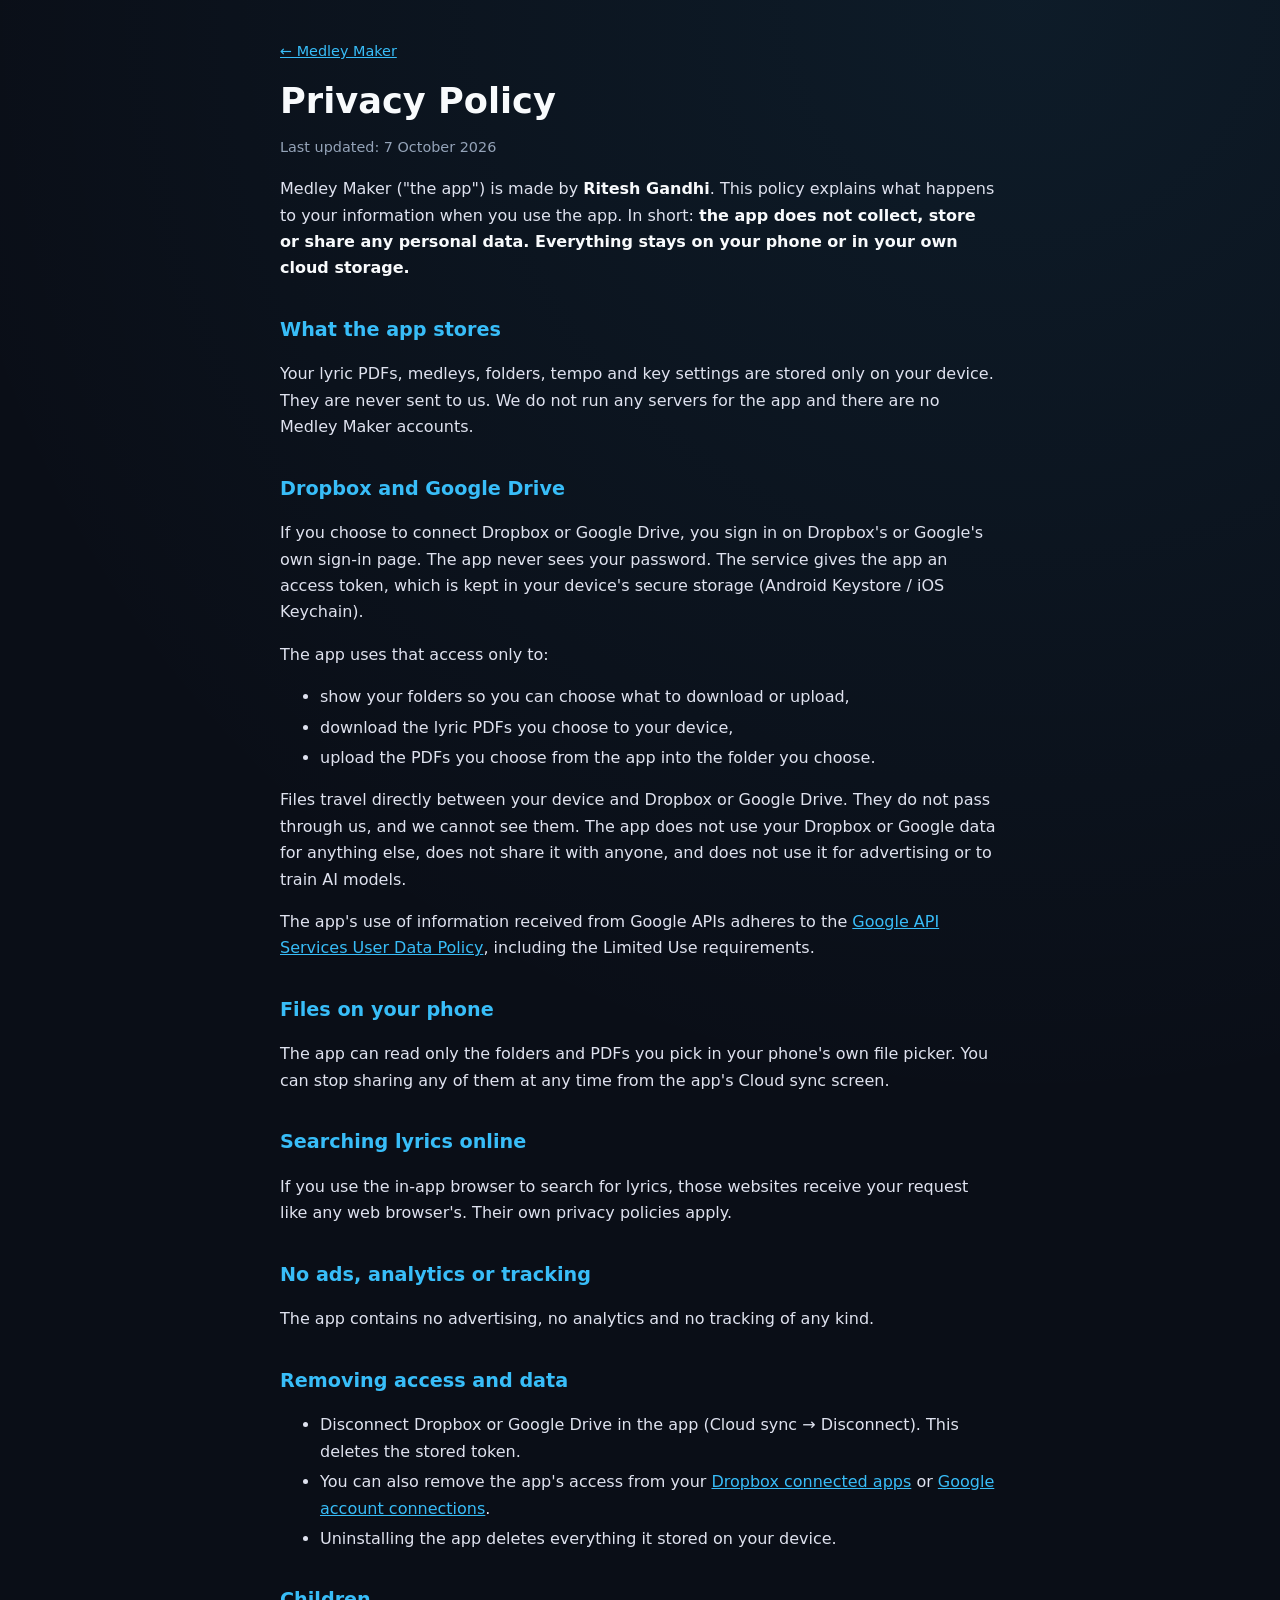
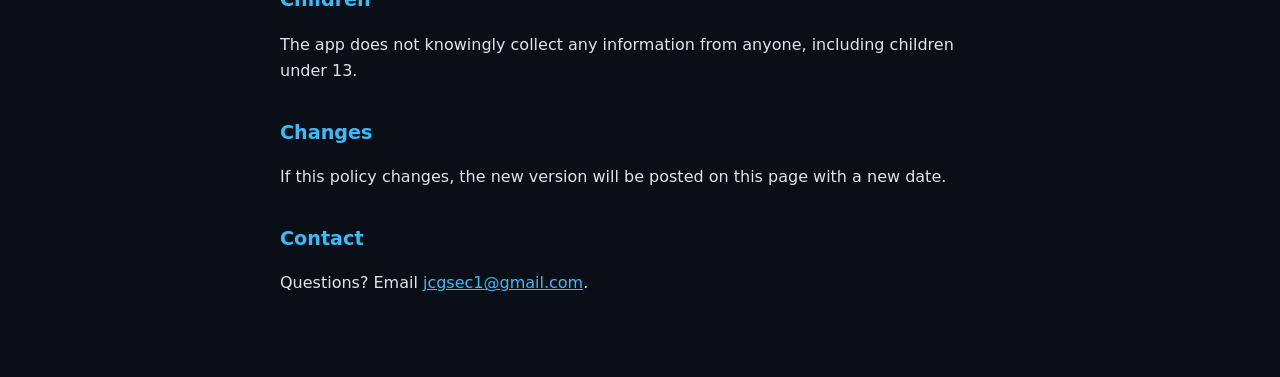
==== privacy.html @ 9d5c89de "Add files via upload" ====
<!doctype html>
<html lang="en">
<head>
<meta charset="utf-8">
<meta name="viewport" content="width=device-width, initial-scale=1">
<title>Privacy Policy · Medley Maker</title>
<link rel="stylesheet" href="style.css">
</head>
<body>
<main>
  <p class="back"><a href="index.html">← Medley Maker</a></p>
  <h1>Privacy Policy</h1>
  <p class="muted">Last updated: 7 October 2026</p>

  <p>Medley Maker ("the app") is made by <strong>Ritesh Gandhi</strong>. This policy explains what happens to your
  information when you use the app. In short: <strong>the app does not collect, store or share any personal data.
  Everything stays on your phone or in your own cloud storage.</strong></p>

  <h2>What the app stores</h2>
  <p>Your lyric PDFs, medleys, folders, tempo and key settings are stored only on your device. They are never sent
  to us. We do not run any servers for the app and there are no Medley Maker accounts.</p>

  <h2>Dropbox and Google Drive</h2>
  <p>If you choose to connect Dropbox or Google Drive, you sign in on Dropbox's or Google's own sign-in page. The
  app never sees your password. The service gives the app an access token, which is kept in your device's secure
  storage (Android Keystore / iOS Keychain).</p>
  <p>The app uses that access only to:</p>
  <ul>
    <li>show your folders so you can choose what to download or upload,</li>
    <li>download the lyric PDFs you choose to your device,</li>
    <li>upload the PDFs you choose from the app into the folder you choose.</li>
  </ul>
  <p>Files travel directly between your device and Dropbox or Google Drive. They do not pass through us, and we
  cannot see them. The app does not use your Dropbox or Google data for anything else, does not share it with
  anyone, and does not use it for advertising or to train AI models.</p>
  <p>The app's use of information received from Google APIs adheres to the
  <a href="https://developers.google.com/terms/api-services-user-data-policy">Google API Services User Data
  Policy</a>, including the Limited Use requirements.</p>

  <h2>Files on your phone</h2>
  <p>The app can read only the folders and PDFs you pick in your phone's own file picker. You can stop sharing any of
  them at any time from the app's Cloud sync screen.</p>

  <h2>Searching lyrics online</h2>
  <p>If you use the in-app browser to search for lyrics, those websites receive your request like any web browser's.
  Their own privacy policies apply.</p>

  <h2>No ads, analytics or tracking</h2>
  <p>The app contains no advertising, no analytics and no tracking of any kind.</p>

  <h2>Removing access and data</h2>
  <ul>
    <li>Disconnect Dropbox or Google Drive in the app (Cloud sync → Disconnect). This deletes the stored token.</li>
    <li>You can also remove the app's access from your
      <a href="https://www.dropbox.com/account/connected_apps">Dropbox connected apps</a> or
      <a href="https://myaccount.google.com/connections">Google account connections</a>.</li>
    <li>Uninstalling the app deletes everything it stored on your device.</li>
  </ul>

  <h2>Children</h2>
  <p>The app does not knowingly collect any information from anyone, including children under 13.</p>

  <h2>Changes</h2>
  <p>If this policy changes, the new version will be posted on this page with a new date.</p>

  <h2>Contact</h2>
  <p>Questions? Email <a href="mailto:jcgsec1@gmail.com">jcgsec1@gmail.com</a>.</p>
</main>
</body>
</html>
---- style.css ----
:root { color-scheme: dark; }
body {
  margin: 0;
  background: #0a0e17 radial-gradient(circle at 80% 0%, rgba(56, 189, 248, 0.08), transparent 50%);
  color: #dfe2ef;
  font: 16px/1.65 system-ui, -apple-system, "Segoe UI", Roboto, sans-serif;
}
main { max-width: 720px; margin: 0 auto; padding: 40px 16px 64px; }
h1 { font-size: 2.2rem; line-height: 1.2; margin: 0 0 8px; color: #f8fafc; }
h2 { font-size: 1.2rem; margin: 32px 0 8px; color: #38bdf8; }
a { color: #38bdf8; }
strong { color: #f8fafc; }
.lead { font-size: 1.2rem; color: #e0a96d; margin-top: 0; }
.muted { color: #94a3b8; font-size: 0.9rem; }
.back { margin: 0 0 16px; font-size: 0.9rem; }
li { margin-bottom: 4px; }
footer { margin-top: 48px; padding-top: 16px; border-top: 1px solid rgba(255, 255, 255, 0.08); color: #94a3b8; font-size: 0.9rem; }
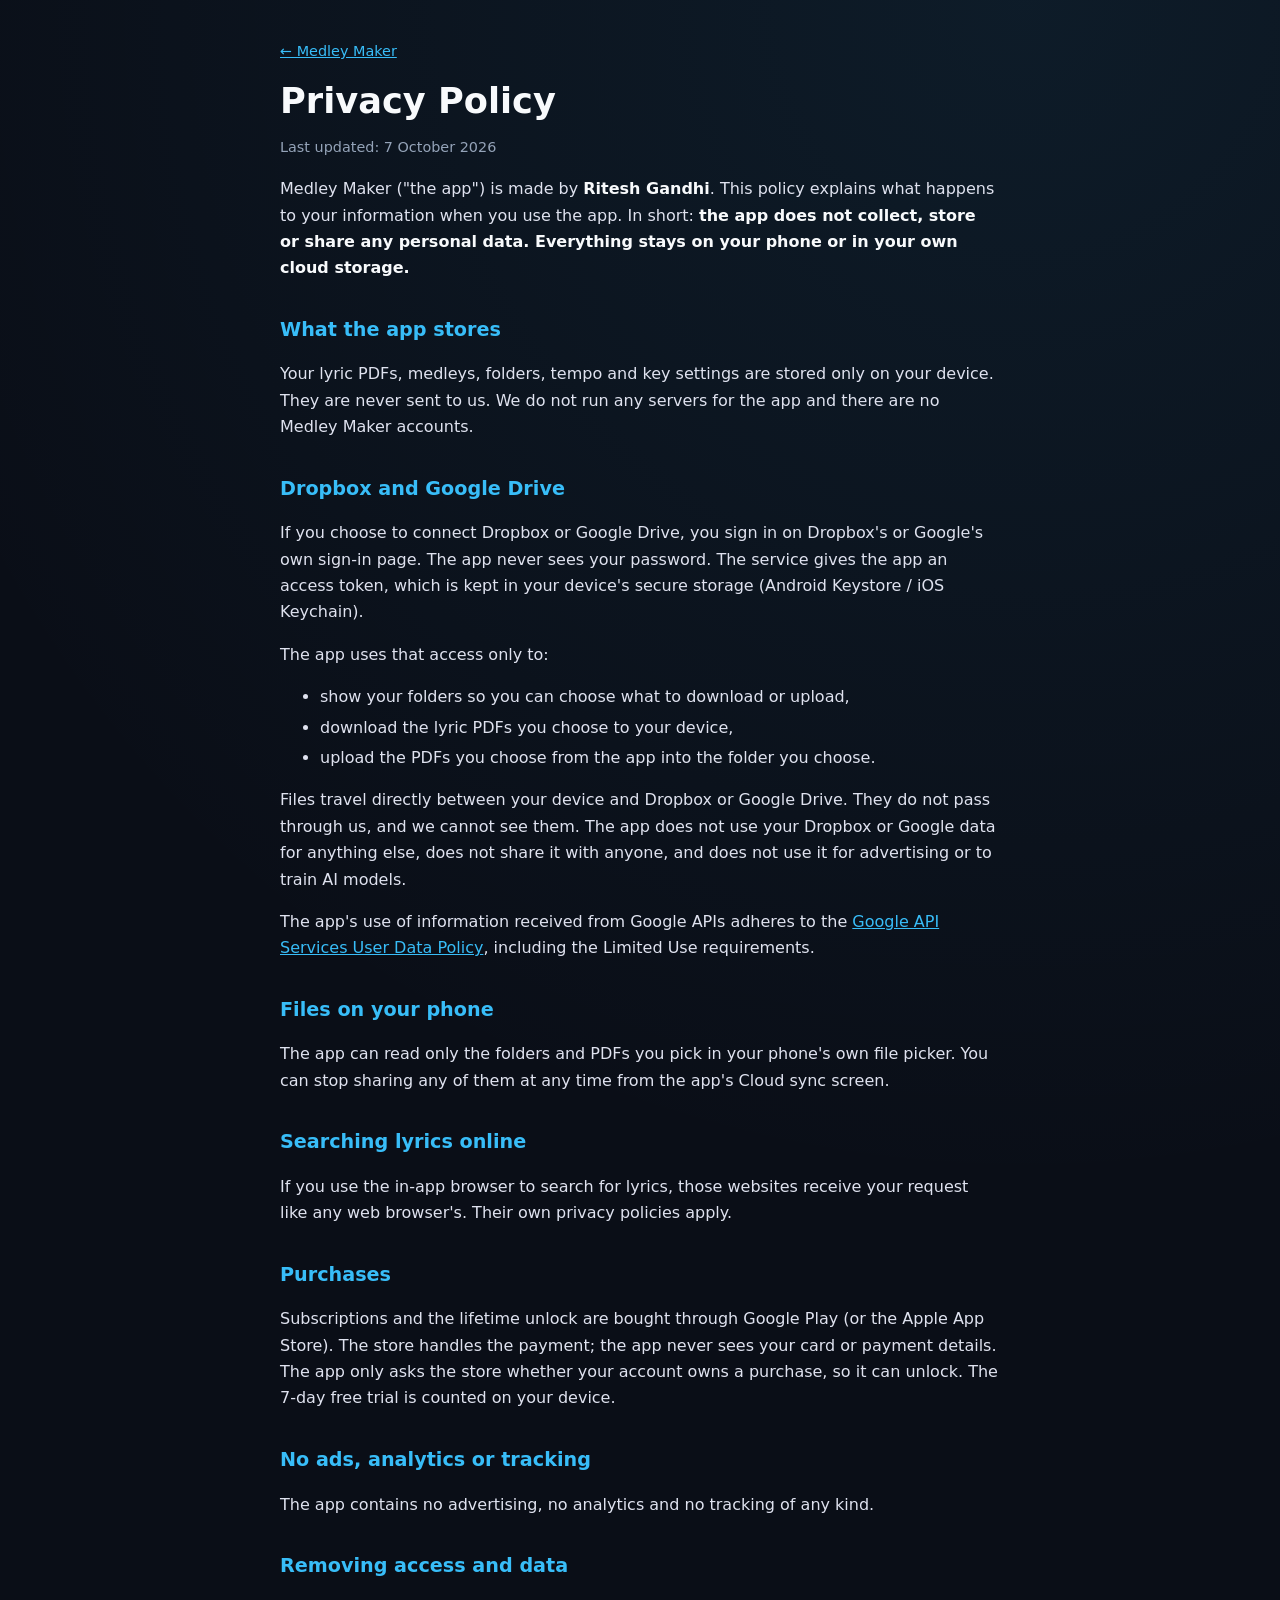
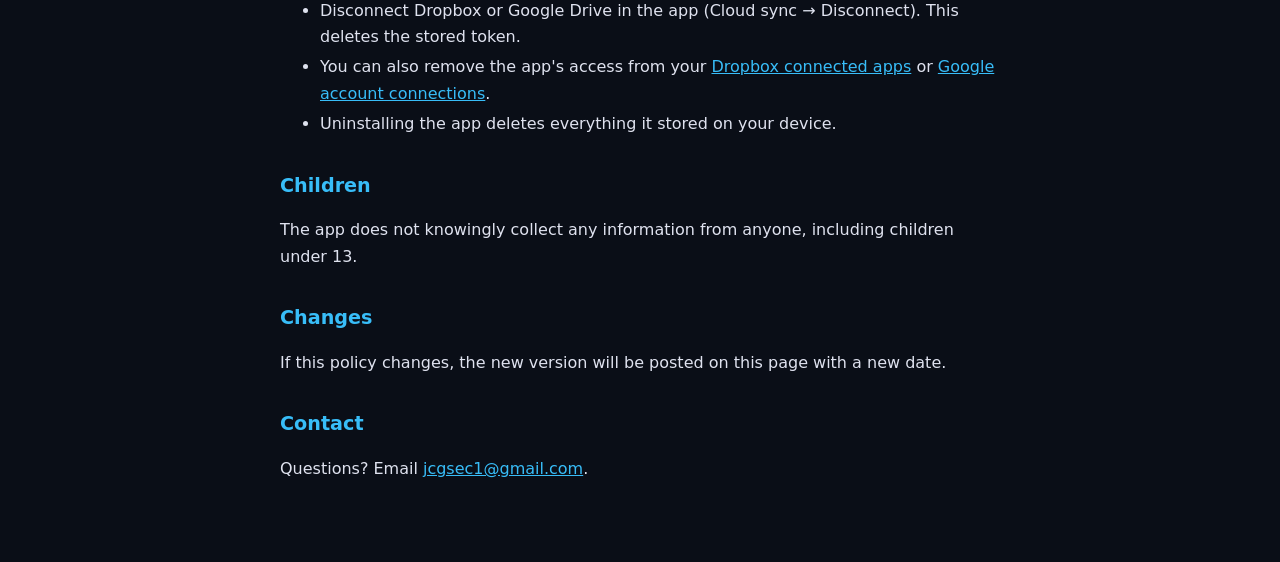
==== commit b24faba0: "Add files via upload" ====
--- a/privacy.html
+++ b/privacy.html
@@ -45,6 +45,11 @@
   <p>If you use the in-app browser to search for lyrics, those websites receive your request like any web browser's.
   Their own privacy policies apply.</p>
 
+  <h2>Purchases</h2>
+  <p>Subscriptions and the lifetime unlock are bought through Google Play (or the Apple App Store). The store handles
+  the payment; the app never sees your card or payment details. The app only asks the store whether your account
+  owns a purchase, so it can unlock. The 7-day free trial is counted on your device.</p>
+
   <h2>No ads, analytics or tracking</h2>
   <p>The app contains no advertising, no analytics and no tracking of any kind.</p>
 
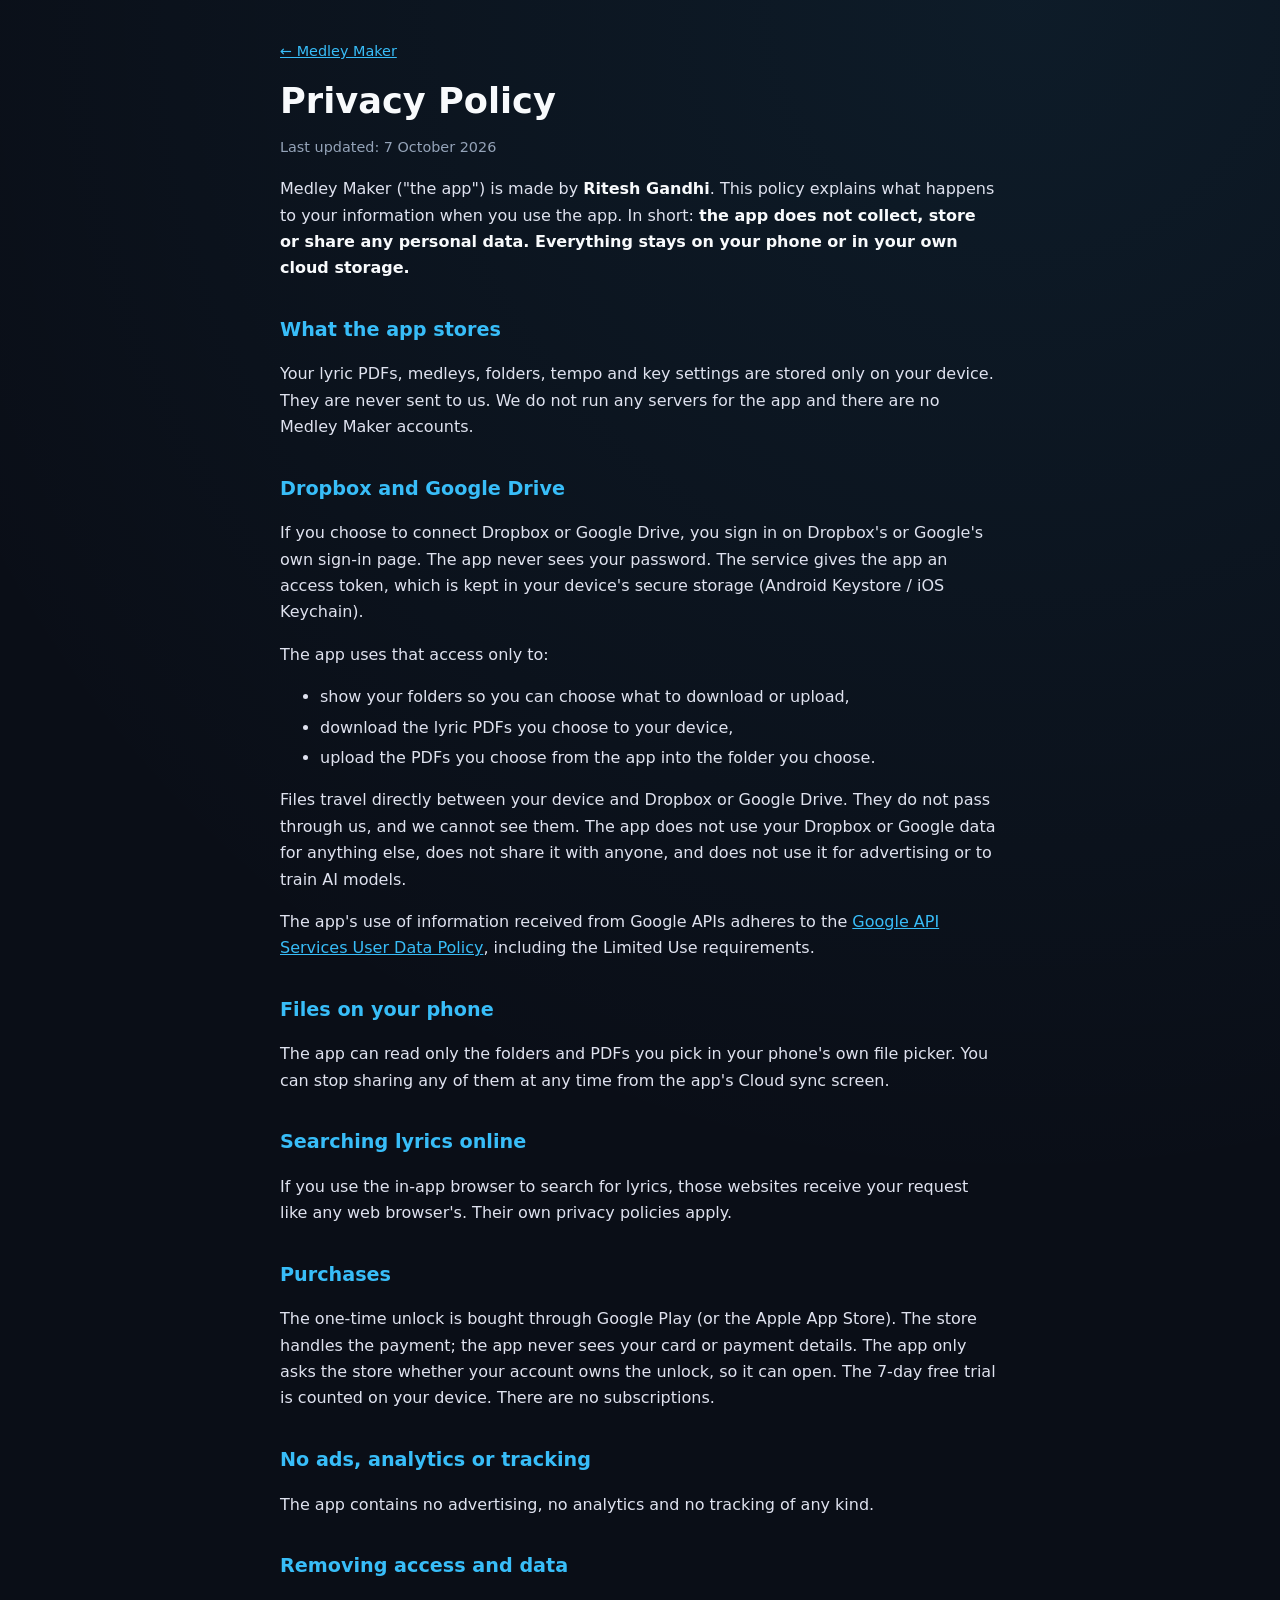
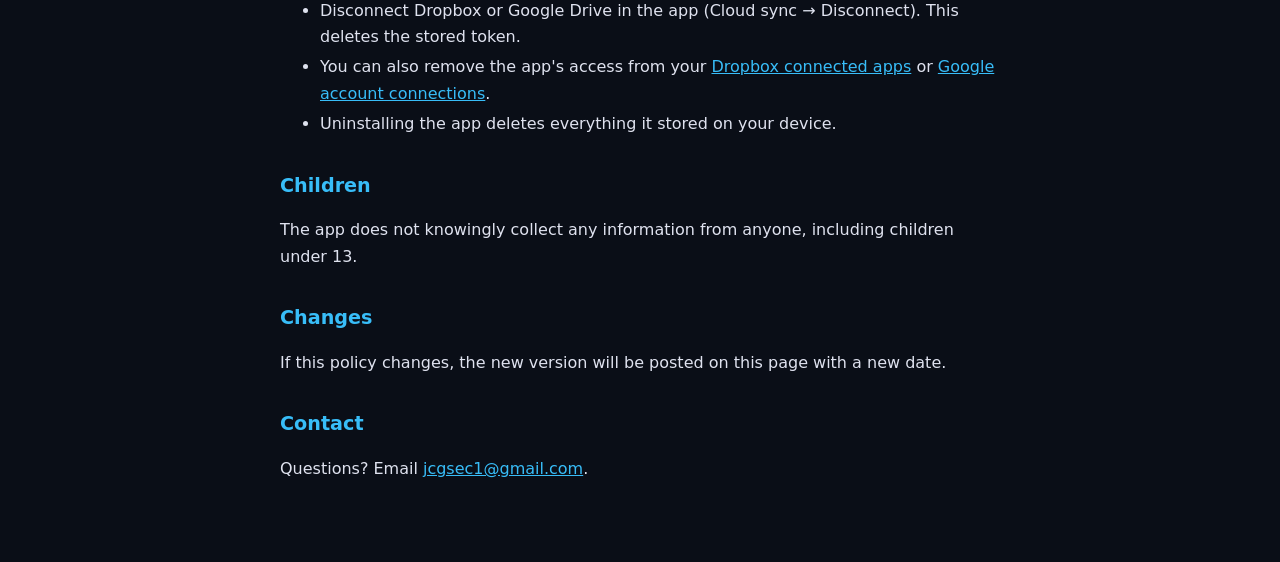
==== commit d1aad4d4: "Add files via upload" ====
--- a/privacy.html
+++ b/privacy.html
@@ -46,9 +46,9 @@
   Their own privacy policies apply.</p>
 
   <h2>Purchases</h2>
-  <p>Subscriptions and the lifetime unlock are bought through Google Play (or the Apple App Store). The store handles
-  the payment; the app never sees your card or payment details. The app only asks the store whether your account
-  owns a purchase, so it can unlock. The 7-day free trial is counted on your device.</p>
+  <p>The one-time unlock is bought through Google Play (or the Apple App Store). The store handles the payment; the
+  app never sees your card or payment details. The app only asks the store whether your account owns the unlock, so
+  it can open. The 7-day free trial is counted on your device. There are no subscriptions.</p>
 
   <h2>No ads, analytics or tracking</h2>
   <p>The app contains no advertising, no analytics and no tracking of any kind.</p>
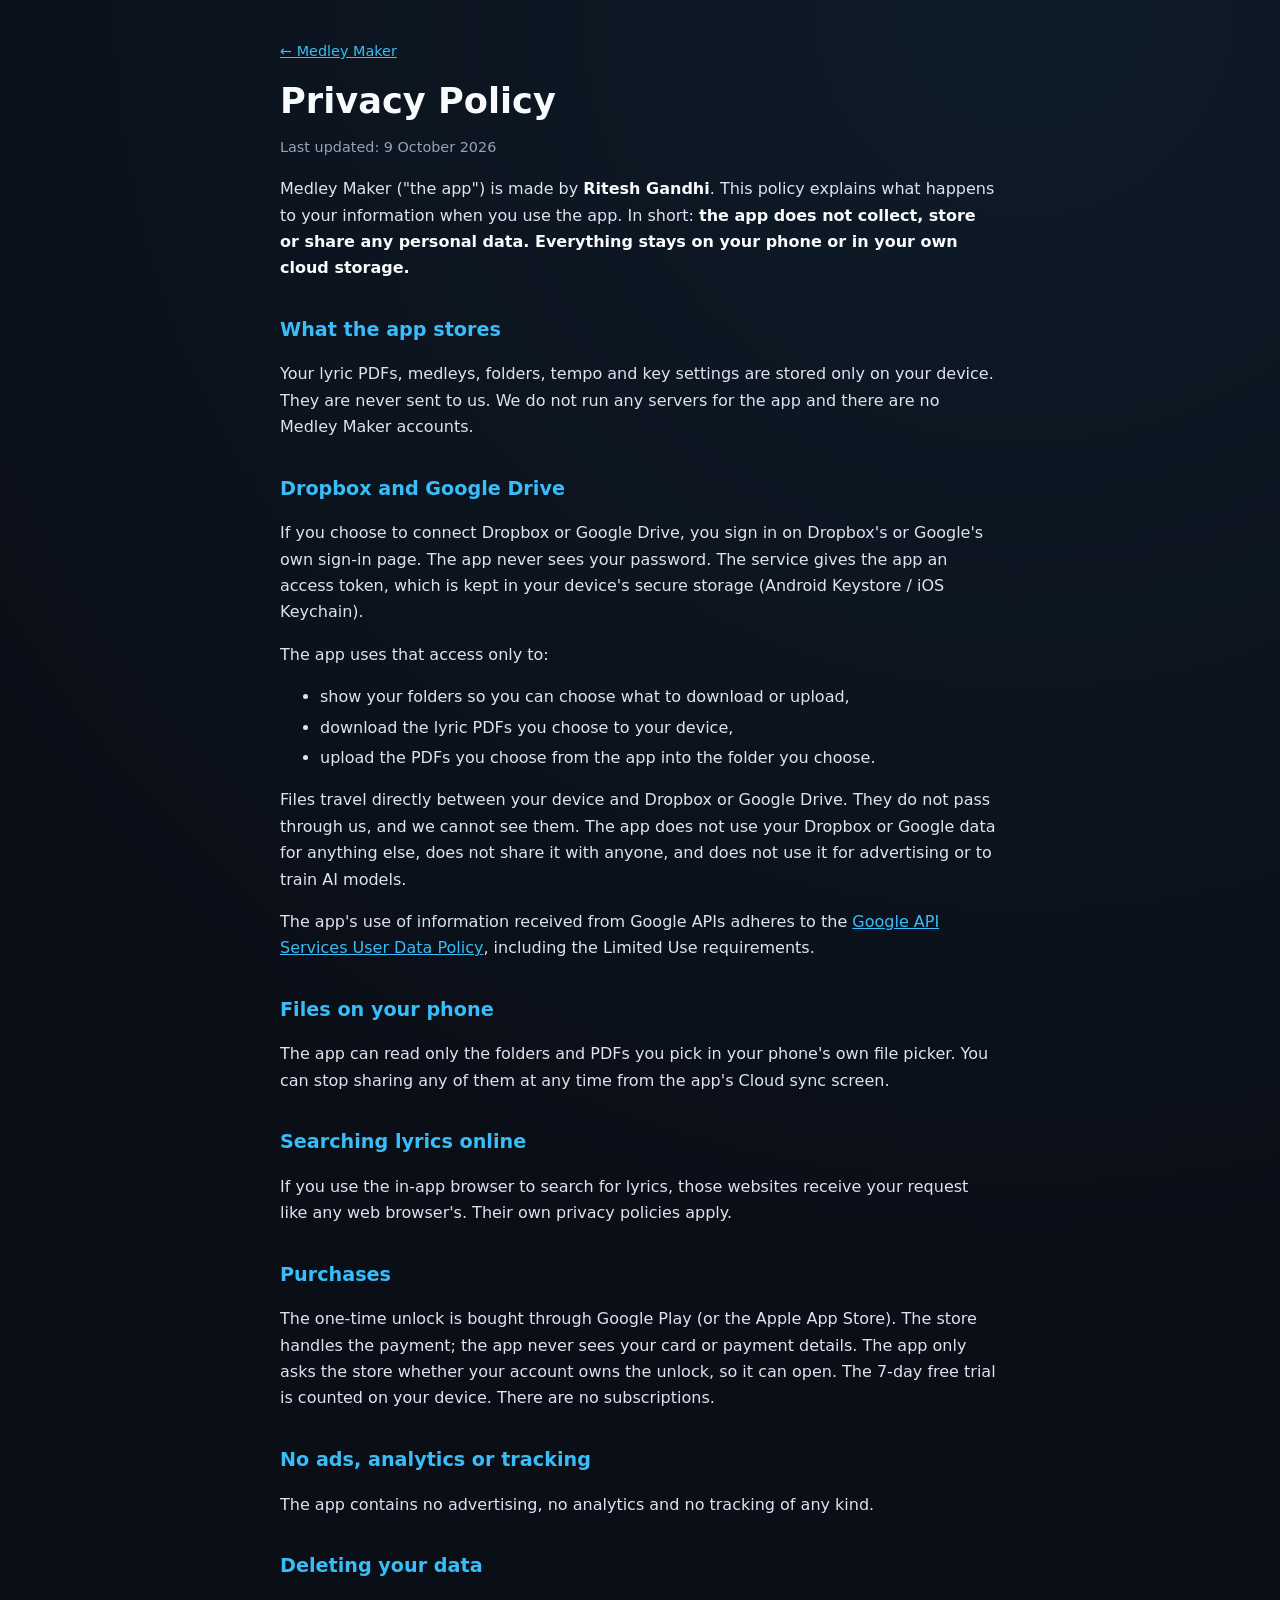
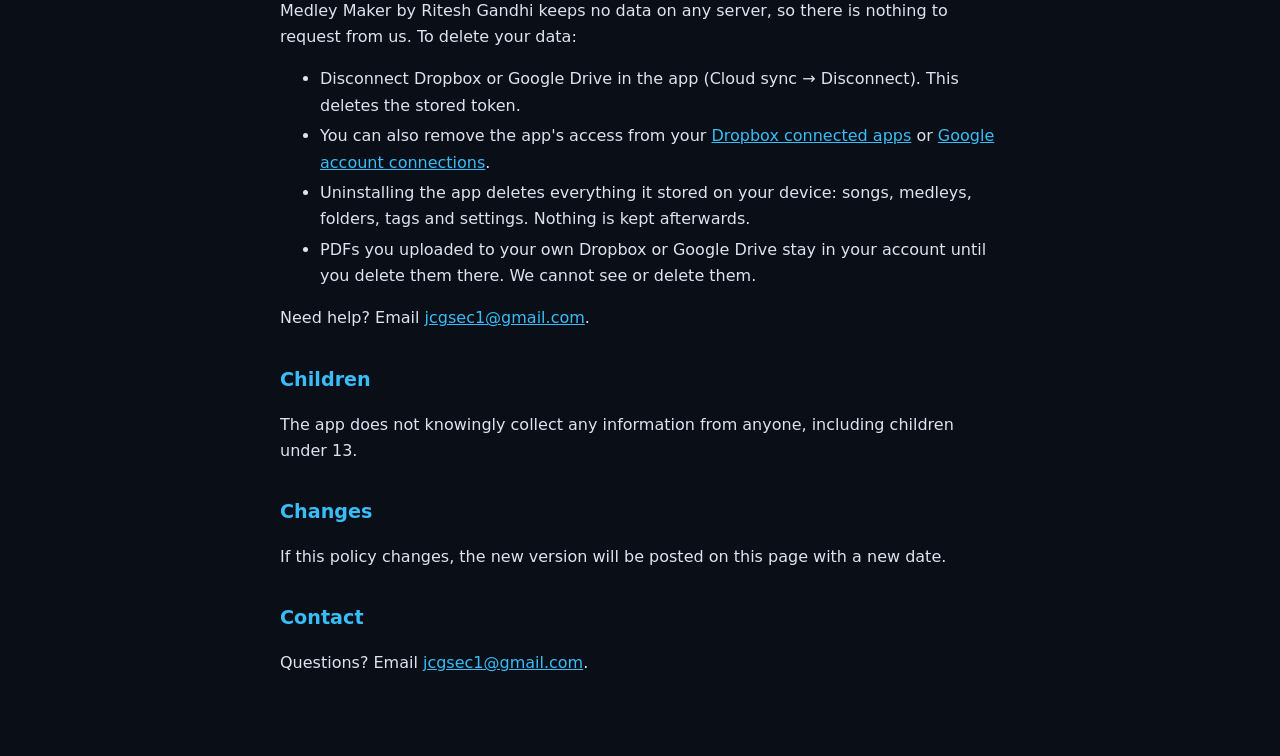
==== commit bb37c125: "Add files via upload" ====
--- a/privacy.html
+++ b/privacy.html
@@ -10,7 +10,7 @@
 <main>
   <p class="back"><a href="index.html">← Medley Maker</a></p>
   <h1>Privacy Policy</h1>
-  <p class="muted">Last updated: 7 October 2026</p>
+  <p class="muted">Last updated: 9 October 2026</p>
 
   <p>Medley Maker ("the app") is made by <strong>Ritesh Gandhi</strong>. This policy explains what happens to your
   information when you use the app. In short: <strong>the app does not collect, store or share any personal data.
@@ -53,14 +53,20 @@
   <h2>No ads, analytics or tracking</h2>
   <p>The app contains no advertising, no analytics and no tracking of any kind.</p>
 
-  <h2>Removing access and data</h2>
+  <h2 id="delete">Deleting your data</h2>
+  <p>Medley Maker by Ritesh Gandhi keeps no data on any server, so there is nothing to request from us. To delete
+  your data:</p>
   <ul>
     <li>Disconnect Dropbox or Google Drive in the app (Cloud sync → Disconnect). This deletes the stored token.</li>
     <li>You can also remove the app's access from your
       <a href="https://www.dropbox.com/account/connected_apps">Dropbox connected apps</a> or
       <a href="https://myaccount.google.com/connections">Google account connections</a>.</li>
-    <li>Uninstalling the app deletes everything it stored on your device.</li>
+    <li>Uninstalling the app deletes everything it stored on your device: songs, medleys, folders, tags and
+      settings. Nothing is kept afterwards.</li>
+    <li>PDFs you uploaded to your own Dropbox or Google Drive stay in your account until you delete them there. We
+      cannot see or delete them.</li>
   </ul>
+  <p>Need help? Email <a href="mailto:jcgsec1@gmail.com">jcgsec1@gmail.com</a>.</p>
 
   <h2>Children</h2>
   <p>The app does not knowingly collect any information from anyone, including children under 13.</p>
